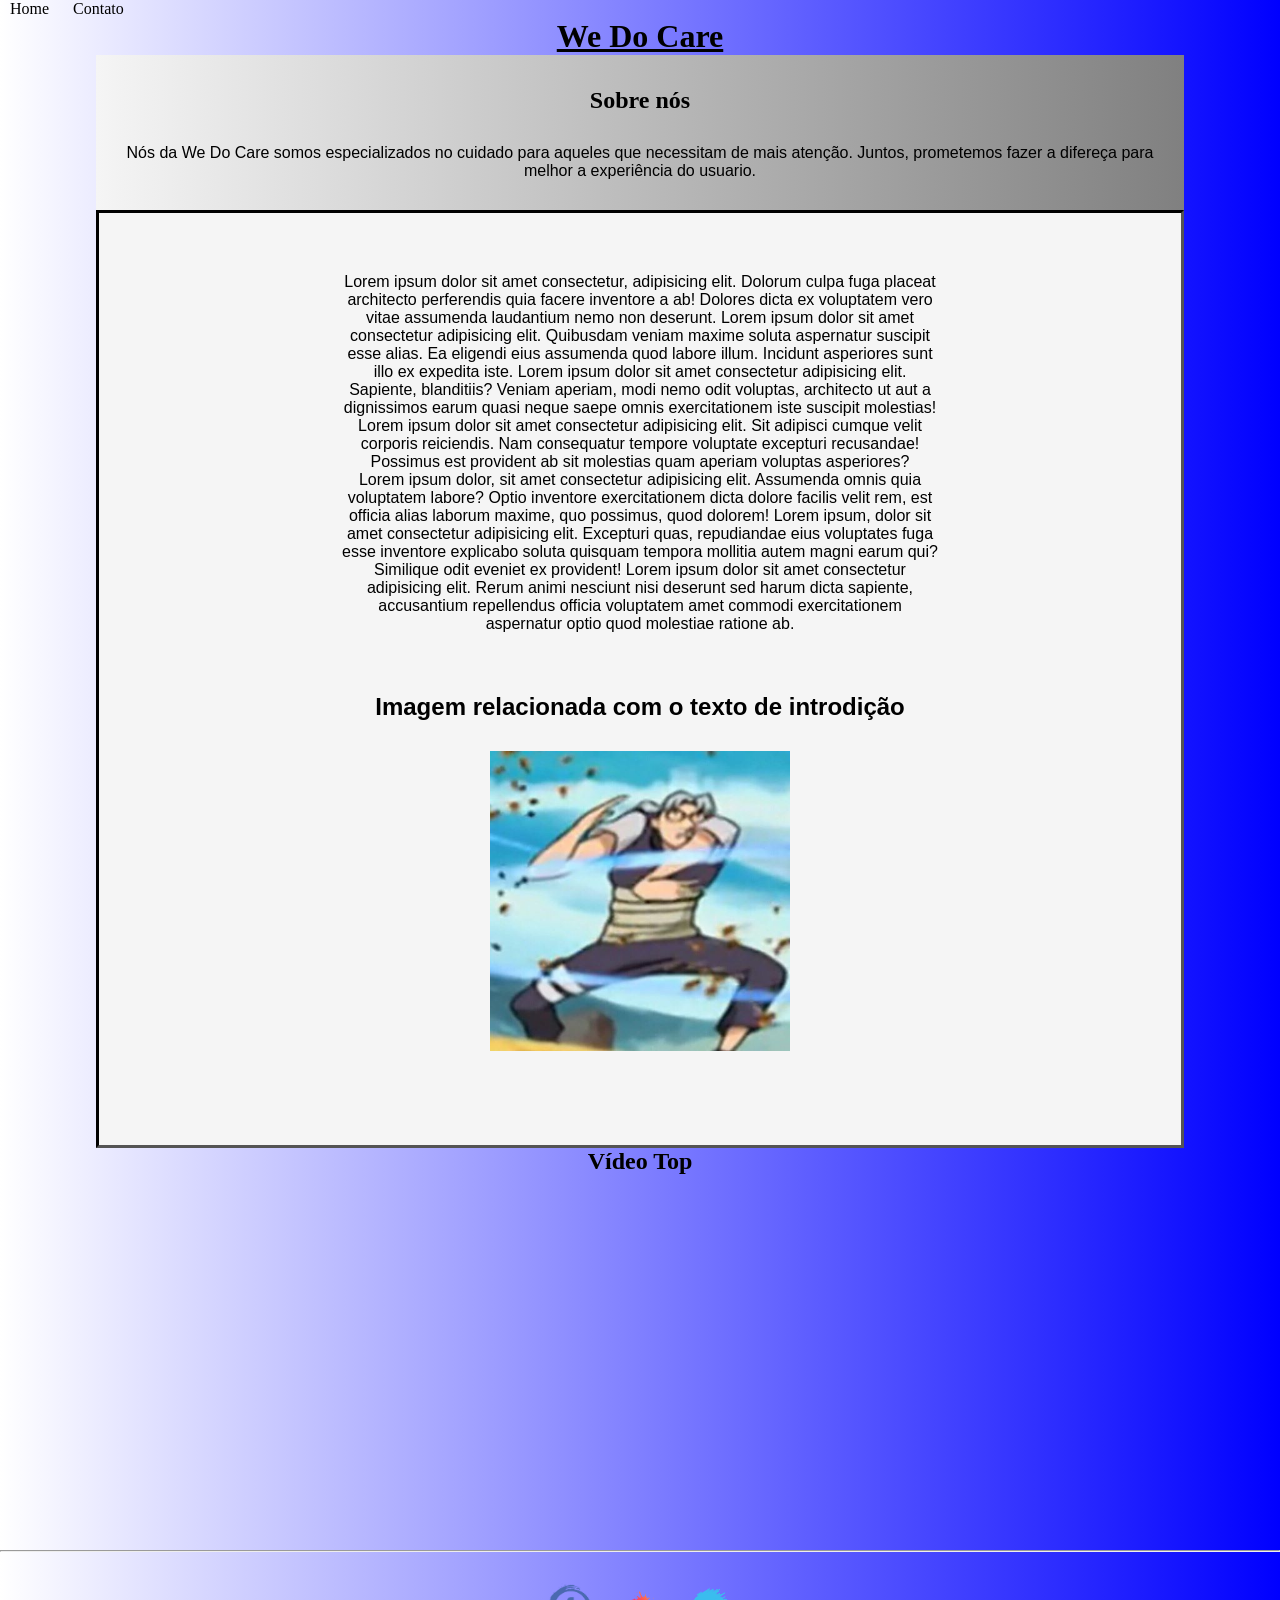
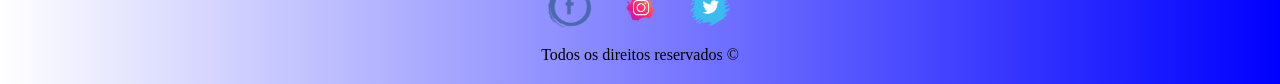
==== index.html @ 91953f81 "primeiroCommit" ====
<!DOCTYPE html>
<html lang="en">

<head>
    <meta charset="UTF-8">
    <meta http-equiv="X-UA-Compatible" content="IE=edge">
    <meta name="viewport" content="width=device-width, initial-scale=1.0">
    <title>Home</title>
    <link rel="stylesheet" href="assets/css/style.css">
</head>

<body class="principal">

    <!-- Para utilizarmos lista, nós usaremos tanto ol ou ul -->

    <div class="menu">
        <ul>
            <li>
                <a href="index.html">Home</a>
            </li>
            <li>
                <a href="contato.html">Contato</a>
            </li>
        </ul>
    </div>

    <!-- Títulos e Subtitulos utilizaremos os h's (h1, h2, h3... h6) -->


    <h1 class="text-center" id="titulo" class="pg-principal">We Do Care</h1>
    <div class="lucario container__caixa" id="subtitulo">
        <h2>Sobre nós</h2>
        <p class="text-arial p-30">Nós da We Do Care somos especializados no cuidado para aqueles que necessitam de mais atenção. Juntos, prometemos fazer a difereça para melhor a experiência do usuario.</p>
    </div>

    <!-- Parágrafos -->

    <div class="container__texto text-center text-arial container p-30">

        <div class="p-30 p-mw">
            <p>
                Lorem ipsum dolor sit amet consectetur, adipisicing elit. Dolorum culpa fuga placeat architecto
                perferendis quia facere inventore a ab! Dolores dicta ex voluptatem vero vitae assumenda laudantium nemo
                non deserunt.

                Lorem ipsum dolor sit amet consectetur adipisicing elit. Quibusdam veniam maxime soluta aspernatur
                suscipit esse alias. Ea eligendi eius assumenda quod labore illum. Incidunt asperiores sunt illo ex
                expedita iste.

                Lorem ipsum dolor sit amet consectetur adipisicing elit. Sapiente, blanditiis? Veniam aperiam, modi nemo
                odit voluptas, architecto ut aut a dignissimos earum quasi neque saepe omnis exercitationem iste
                suscipit molestias!

                Lorem ipsum dolor sit amet consectetur adipisicing elit. Sit adipisci cumque velit corporis reiciendis.
                Nam consequatur tempore voluptate excepturi recusandae! Possimus est provident ab sit molestias quam
                aperiam voluptas asperiores?
            </p>

            <p>
                Lorem ipsum dolor, sit amet consectetur adipisicing elit. Assumenda omnis quia voluptatem labore? Optio
                inventore exercitationem dicta dolore facilis velit rem, est officia alias laborum maxime, quo possimus,
                quod dolorem!
                Lorem ipsum, dolor sit amet consectetur adipisicing elit. Excepturi quas, repudiandae eius voluptates
                fuga esse inventore explicabo soluta quisquam tempora mollitia autem magni earum qui? Similique odit
                eveniet ex provident!
                Lorem ipsum dolor sit amet consectetur adipisicing elit. Rerum animi nesciunt nisi deserunt sed harum
                dicta sapiente, accusantium repellendus officia voluptatem amet commodi exercitationem aspernatur optio
                quod molestiae ratione ab.
            </p>
        </div>

        <div class="p-30">
            <h2>Imagem relacionada com o texto de introdição</h2>
            <img class="img-tm p-30" id="img-top" src="assets/img/KabutoTorto.jpg" alt="Imagem Padrão">
        </div>

    </div>

    <h2 class="text-center">Vídeo Top</h2>

    <div class="container p-30">
        <iframe width="560" height="315" src="https://www.youtube.com/embed/lms0eWYdzMM" title="YouTube video player"
        frameborder="0" allow="accelerometer; autoplay; clipboard-write; encrypted-media; gyroscope; picture-in-picture"
        allowfullscreen></iframe>
    </div>

    <hr>

    <footer class="text-center p-20">

        <div class="container">
            <a href="https://facebook.com/" target="_blank">
                <img  class="tm-icon p-10" src="assets/img/facebook.png" alt="facebook">
            </a>
            <a href="http://www.instagram.com/" target="_blank">
                <img class="tm-icon p-10" src="assets/img/instagram.png" alt="instagram">
            </a>   
            <a href="https://www.linkedin.com/" target="_blank">
                <img class="tm-icon p-10" src="assets/img/twitter.png" alt="linkedin">
            </a>               
        </div>

        Todos os direitos reservados &copy

    </footer>

</body>

</html>
---- assets/css/style.css ----
* {
    margin: 0;
    padding: 0;
}


.text-center {
    text-align: center;
}

.text-arial {
    font-family: Arial;
}

.img-tm {
    width: auto;
    height: 300px;
}

#titulo {
    text-decoration: underline;
}

.menu li {
    display: inline;
    padding: 10px;
}

.menu a {
    text-decoration: none;
    color: black;
}

.menu a:hover {
    color: gray;
}

.container {
    display: flex;
    align-items: center;
    justify-content: center;
    flex-flow: row wrap;
}



.p-30 {
    padding: 30px;
}

.p-20 {
    padding: 20px;
}

.p-10 {
    padding: 10px;
}

.p-mw {
    max-width: 600px;
}

.tm-icon {
    height: 50px;
    width: auto;
}

.form-flex {
    display: flex;
    flex-flow: column wrap;
    justify-content: center;
}

.mb-10 {
    margin-bottom: 10px;
}

.tm-btn {
    width: fit-content;
    height: fit-content;
}

.lucario{
    padding-top: 2rem;
    text-align: center;

}

.container__caixa {
    margin: 0 6em;
    background-image: linear-gradient(to right,whitesmoke,grey);
   
}

.container__texto{
    border-style: inset;
    border-color: black;
    margin: 0 6em;
    background-color: whitesmoke;
}

.principal {
   background-image: linear-gradient(to right, white, blue);
}
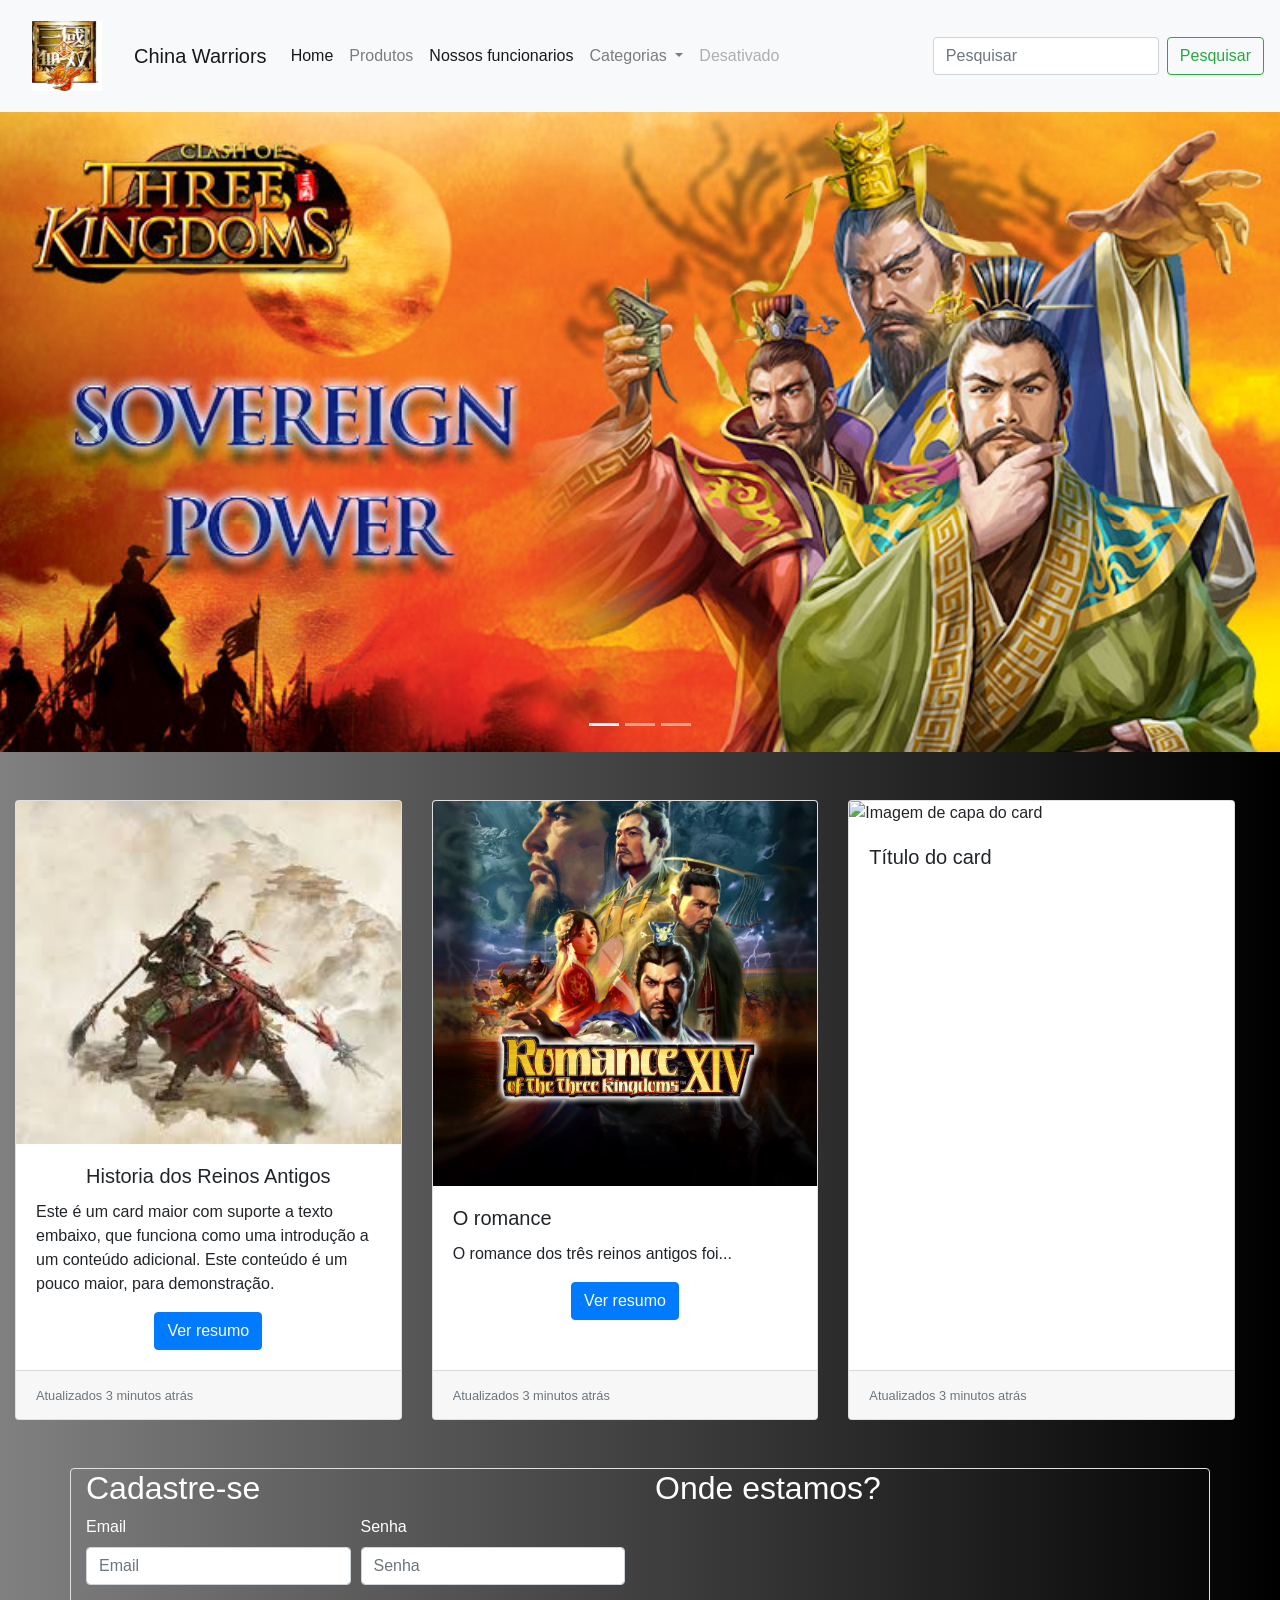
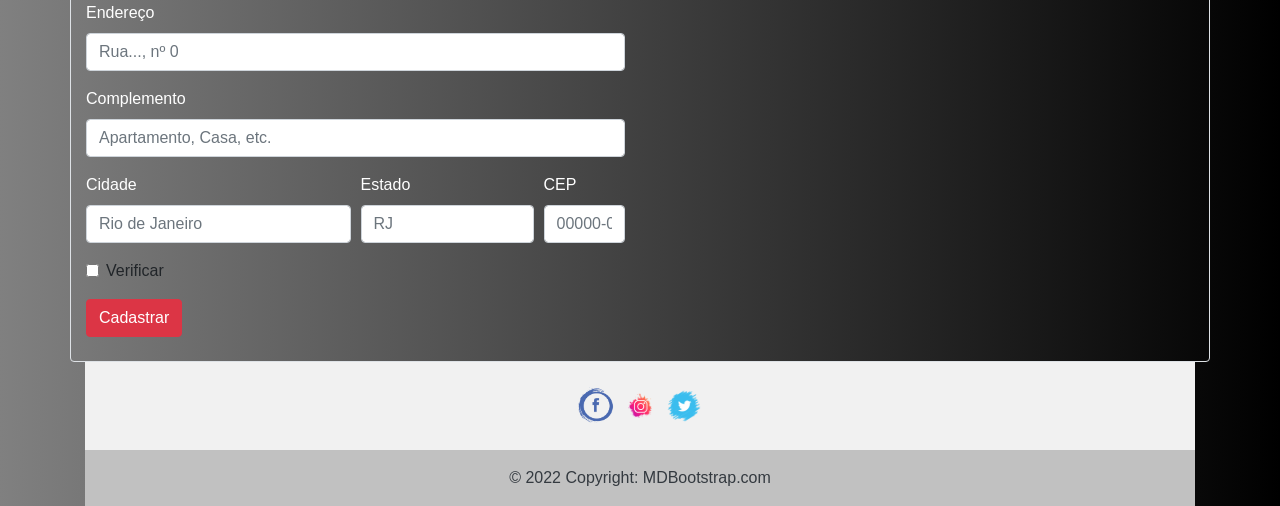
==== commit fb091478: "SegundoComit" ====
--- a/index.html
+++ b/index.html
@@ -1,111 +1,280 @@
 <!DOCTYPE html>
-<html lang="en">
+<html lang="pt-br">
 
 <head>
-    <meta charset="UTF-8">
-    <meta http-equiv="X-UA-Compatible" content="IE=edge">
-    <meta name="viewport" content="width=device-width, initial-scale=1.0">
-    <title>Home</title>
-    <link rel="stylesheet" href="assets/css/style.css">
+    <!-- Meta tags Obrigatórias -->
+    <meta charset="utf-8">
+    <meta name="viewport" content="width=device-width, initial-scale=1, shrink-to-fit=no">
+
+    <!-- Bootstrap CSS -->
+    <link rel="stylesheet" href="https://stackpath.bootstrapcdn.com/bootstrap/4.1.3/css/bootstrap.min.css"
+        integrity="sha384-MCw98/SFnGE8fJT3GXwEOngsV7Zt27NXFoaoApmYm81iuXoPkFOJwJ8ERdknLPMO" crossorigin="anonymous">
+
+    <title>Olá, mundo!</title>
 </head>
 
-<body class="principal">
-
-    <!-- Para utilizarmos lista, nós usaremos tanto ol ou ul -->
-
-    <div class="menu">
-        <ul>
-            <li>
-                <a href="index.html">Home</a>
-            </li>
-            <li>
-                <a href="contato.html">Contato</a>
-            </li>
+<body style="background-image: linear-gradient(to right, grey, black)">
+    <!-- JavaScript (Opcional) -->
+    <!-- jQuery primeiro, depois Popper.js, depois Bootstrap JS -->
+    <script src="https://code.jquery.com/jquery-3.3.1.slim.min.js"
+        integrity="sha384-q8i/X+965DzO0rT7abK41JStQIAqVgRVzpbzo5smXKp4YfRvH+8abtTE1Pi6jizo"
+        crossorigin="anonymous"></script>
+    <script src="https://cdnjs.cloudflare.com/ajax/libs/popper.js/1.14.3/umd/popper.min.js"
+        integrity="sha384-ZMP7rVo3mIykV+2+9J3UJ46jBk0WLaUAdn689aCwoqbBJiSnjAK/l8WvCWPIPm49"
+        crossorigin="anonymous"></script>
+    <script src="https://stackpath.bootstrapcdn.com/bootstrap/4.1.3/js/bootstrap.min.js"
+        integrity="sha384-ChfqqxuZUCnJSK3+MXmPNIyE6ZbWh2IMqE241rYiqJxyMiZ6OW/JmZQ5stwEULTy"
+        crossorigin="anonymous"></script>
+
+    <nav class="navbar navbar-expand-lg navbar-light bg-light">
+        <nav class="navbar navbar-light bg-light">
+            <a class="navbar-brand" href="#">
+                <img src="assets/img/iqhN.png" width="70" height="70" alt="Simbolo Dynasty Warriors">
+            </a>
+        </nav>
+        <a class="navbar-brand" href="#">China Warriors</a>
+        <button class="navbar-toggler" type="button" data-toggle="collapse" data-target="#conteudoNavbarSuportado"
+            aria-controls="conteudoNavbarSuportado" aria-expanded="false" aria-label="Alterna navegação">
+            <span class="navbar-toggler-icon"></span>
+        </button>
+
+        <div class="collapse navbar-collapse" id="conteudoNavbarSuportado">
+            <ul class="navbar-nav mr-auto">
+                <li class="nav-item active">
+                    <a class="nav-link" href="#">Home <span class="sr-only">(página atual)</span></a>
+                </li>
+                <li class="nav-item">
+                    <a class="nav-link" href="#">Produtos</a>
+                </li>
+                <li class="nav-item active">
+                    <a class="nav-link" href="#">Nossos funcionarios <span class="sr-only">(página atual)</span></a>
+                <li class="nav-item dropdown">
+                    <a class="nav-link dropdown-toggle" href="#" id="navbarDropdown" role="button"
+                        data-toggle="dropdown" aria-haspopup="true" aria-expanded="false">
+                        Categorias
+                    </a>
+                    <div class="dropdown-menu" aria-labelledby="navbarDropdown">
+                        <a class="dropdown-item" href="#"></a>
+                        <a class="dropdown-item" href="#">Outra ação</a>
+                        <a class="dropdown-item" href="#">Outra ação</a>
+                        <div class="dropdown-divider"></div>
+                        <a class="dropdown-item" href="#">Algo mais aqui</a>
+                    </div>
+                </li>
+                <li class="nav-item">
+                    <a class="nav-link disabled" href="#">Desativado</a>
+                </li>
+            </ul>
+            <form class="form-inline my-2 my-lg-0">
+                <input class="form-control mr-sm-2" type="search" placeholder="Pesquisar" aria-label="Pesquisar">
+                <button class="btn btn-outline-success my-2 my-sm-0" type="submit">Pesquisar</button>
+            </form>
+        </div>
+    </nav>
+    <div id="carouselExampleIndicators" class="carousel slide " data-ride="carousel">
+        <ol class="carousel-indicators">
+            <li data-target="#carouselExampleIndicators" data-slide-to="0" class="active"></li>
+            <li data-target="#carouselExampleIndicators" data-slide-to="1"></li>
+            <li data-target="#carouselExampleIndicators" data-slide-to="2"></li>
+        </ol>
+        <div class="carousel-inner">
+            <div class="carousel-item active">
+                <img class="d-block w-100" src="assets/img/liubeiecya.jfif" alt="Primeiro Slide">
+            </div>
+            <div class="carousel-item">
+                <img class="d-block w-100" src="assets/img/threekingdoms.webp" alt="Segundo Slide">
+            </div>
+            <div class="carousel-item">
+                <img class="d-block w-100" src="assets/img/threekingdoms2.jpg" alt="Terceiro Slide">
+            </div>
+        </div>
+        <a class="carousel-control-prev" href="#carouselExampleIndicators" role="button" data-slide="prev">
+            <span class="carousel-control-prev-icon" aria-hidden="true"></span>
+            <span class="sr-only">Anterior</span>
+        </a>
+        <a class="carousel-control-next" href="#carouselExampleIndicators" role="button" data-slide="next">
+            <span class="carousel-control-next-icon" aria-hidden="true"></span>
+            <span class="sr-only">Próximo</span>
+        </a>
+    </div>
+
+    <div class="card-deck col-12 mt-5">
+        <div class="card">
+            <img class="card-img-top" src="assets/img/guanYuNoX1.jfif" alt="Imagem de capa do card">
+            <div class="card-body">
+                <h5 class="card-title" style="text-align: center">Historia dos Reinos Antigos</h5>
+                <p class="card-text">Este é um card maior com suporte a texto embaixo, que funciona como uma introdução
+                    a um conteúdo adicional. Este conteúdo é um pouco maior, para demonstração.</p>
+                <div style="width: 100%" class="d-flex justify-content-center">
+                    <!-- Botão para acionar modal -->
+                    <button type="button" class="btn btn-primary" data-toggle="modal" data-target="#modalExemplo">
+                        Ver resumo
+                    </button>
+                </div>
+                <!-- Modal -->
+                <div class="modal fade" id="modalExemplo" tabindex="-1" role="dialog"
+                    aria-labelledby="exampleModalLabel" aria-hidden="true">
+                    <div class="modal-dialog" role="document">
+                        <div class="modal-content">
+                            <div class="modal-header">
+                                <h5 class="modal-title" id="exampleModalLabel">Three Kingdoms</h5>
+                                <button type="button" class="close" data-dismiss="modal" aria-label="Fechar">
+                                    <span aria-hidden="true">&times;</span>
+                                </button>
+                            </div>
+                            <div class="modal-body">
+                                <img  class ="w-100" src="assets/img/imagemDaCardGuerra.webp"
+                                    alt="Tres Reinos">
+                                <p>O período dos Três Reinos (pinyin: Sānguó) é um período na história da China, parte de uma era da desunião chamada Seis Dinastias. Em um sentido acadêmico profundo, se aceita o período entre a fundação de Wei em 220 à conquista de Wu pela Dinastia de Jin em 280. Entretanto, muitos historiadores chineses estendem o ponto de partida deste período para antes da revolta dos Turbantes Amarelos, em 184. O período posterior, parte “não oficial” do período, 190 a 220, foi marcado por lutas caóticas entre generais em várias partes da China. A parte média do período, de 220 e de 263, foi marcada por um arranjo mais militar e estável entre três estados rivais, sendo eles os reinos de Wei, Shu e Wu.</p>
+                            </div>
+                            <div class="modal-footer">
+                                <button type="button" class="btn btn-secondary" data-dismiss="modal">Fechar</button>
+                            </div>
+                        </div>
+                    </div>
+                </div>
+            </div>
+            <div class="card-footer">
+                <small class="text-muted">Atualizados 3 minutos atrás</small>
+            </div>
+        </div>
+
+        <div class="card">
+            <img class="card-img-top" src="assets/img/romance.jfif"
+                alt="Imagem de capa do card">
+            <div class="card-body">
+                <h5 class="card-title">O romance</h5>
+                <p class="card-text">O romance dos três reinos antigos foi...</p>
+                <div style="width: 100%" class="d-flex justify-content-center">
+                    <!-- Botão para acionar modal -->
+                    <button type="button" class="btn btn-primary" data-toggle="modal" data-target="#modalExemplo">
+                        Ver resumo
+                    </button>
+                </div>
+
+            </div>
+            <div class="card-footer">
+                <small class="text-muted">Atualizados 3 minutos atrás</small>
+            </div>
+        </div>
+        <div class="card">
+            <img class="card-img-top" src="https://cdn.pixabay.com/photo/2017/08/10/22/09/wood-2628286__340.jpg"
+                alt="Imagem de capa do card">
+            <div class="card-body">
+                <h5 class="card-title">Título do card</h5>
+                <p class="card-text"></p>
+            </div>
+            <div class="card-footer">
+                <small class="text-muted">Atualizados 3 minutos atrás</small>
+            </div>
+        </div>
+    </div>
+    <div class="container mt-5">
+        <div class="row border rounded">
+          <div class="col">
+            <h2 style="color: white;">Cadastre-se</h2>
+            <form>
+              <div class="form-row">
+                <div class="form-group col-md-6">
+                  <label style="color: white;" for="inputEmail4">Email</label>
+                  <input type="email" class="form-control" id="inputEmail" placeholder="Email" onkeyup="validaEmail()">
+                  <div class="mb-10" id="erroEmail" style="color: red"></div>
+                </div>
+                <div class="form-group col-md-6">
+                  <label style="color: white;" for="inputPassword4">Senha</label>
+                  <input type="password" class="form-control" id="inputPassword" placeholder="Senha" onkeyup="validaSenha()">
+                  <div class="mb-10" id="erroSenha" style="color: red"></div>
+                </div>
+              </div>
+              <div class="form-group">
+                <label style="color: white;" for="inputAddress">Endereço</label>
+                <input type="text" class="form-control" id="inputEndereco" placeholder="Rua..., nº 0" onkeyup="validaEndereco()">
+                <div class="mb-10" id="erroEndereco" style="color: red"></div>
+              </div>
+              <div class="form-group">
+                <label style="color: white;" for="inputAddress2">Complemento</label>
+                <input type="text" class="form-control" id="inputComplemento" placeholder="Apartamento, Casa, etc." onkeyup="validaComplemento()">
+                <div class="mb-10" id="erroComplemento" style="color: red"></div>
+              </div>
+              <div class="form-row">
+                <div class="form-group col-md-6">
+                  <label style="color: white;" for="inputCity">Cidade</label>
+                  <input type="text" class="form-control" id="inputCidade" placeholder="Rio de Janeiro" onkeyup="validaCidade()">
+                  <div class="mb-10" id="erroCidade" style="color: red"></div>
+                </div>
+                <div class="form-group col-md-4">
+                  <label style="color: white;" for="inputEstado">Estado</label>
+                  <input type="text" class="form-control" id="inputEstado" placeholder="RJ" onkeyup="validaEstado()">
+                  <div class="mb-10" id="erroEstado" style="color: red"></div>
+                </div>
+                <div class="form-group col-md-2">
+                  <label style="color: white;" for="inputCEP">CEP</label>
+                  <input type="text" class="form-control" id="inputCep" placeholder="00000-000" onkeyup="validaCep()">
+                  <div class="mb-10" id="erroCep" style="color: red"></div>
+                </div>
+              </div>
+              <div class="form-group">
+                <div class="form-check">
+                  <input class="form-check-input" type="checkbox" id="gridCheck">
+                  <label class="form-check-label" for="gridCheck">
+                    Verificar
+                  </label>
+                </div>
+              </div>
+              <button type="submit" class="btn btn-danger" onclick="valida()">Cadastrar</button><br><br>
+            </form>
+          </div>
+          <div class="col">
+            <h2 style="color: white;">
+              Onde estamos?
+            </h2>
+            <iframe
+              src="https://www.google.com/maps/embed?pb=!1m18!1m12!1m3!1d3674.369741942873!2d-43.18680178503384!3d-22.936606334996682!2m3!1f0!2f0!3f0!3m2!1i1024!2i768!4f13.1!3m3!1m2!1s0x997f91e2ab7719%3A0xa8587b0b00bad709!2sEst%C3%A1dio%20Presidente%20Manoel%20Schwartz!5e0!3m2!1spt-BR!2sbr!4v1669039546981!5m2!1spt-BR!2sbr"
+              width="500" height="350" style="border:0;" allowfullscreen="" loading="lazy"
+              referrerpolicy="no-referrer-when-downgrade"></iframe><br>
+          </div>
+        </div>
+
+    <footer class="text-center text-white" style="background-color: #f1f1f1;">
+        <script src="js/script.js"></script>
+        <!-- Grid container -->
+        <div class="container pt-4">
+            <!-- Section: Social media -->
+            <section class="mb-4">
+                <a target="_blank" href="http://facebook.com">
+                    <img src="assets/img/facebook.png" alt="icone facebbok" height="40px" width="40px">
+                </a>
+                <a target="_blank" href="http://twitter.com">
+                    <img src="assets/img/instagram.png" alt="icone twitter" height="40px" width="40px">
+                </a>
+                <a target="_blank" href="http://twitter.com">
+                    <img src="assets/img/twitter.png" alt="icone youtube" height="40px" width="40px">
+                </a>
+            </section>
+        </div>
+        <!-- Grid container -->
+
+        <!-- Copyright -->
+        <div class="text-center text-dark p-3" style="background-color: rgba(0, 0, 0, 0.2);">
+            © 2022 Copyright:
+            <a class="text-dark" href="https://mdbootstrap.com/">MDBootstrap.com</a>
+        </div>
+        <!-- Copyright -->
+    </footer>
+    <!-- <div style="margin-top: 10rem">
+        <ul class="nav flex-column">
+            <li class="nav-item">
+                <a class="nav-link active" href="#">Comidas Típicas</a>
+              </li>
+              <li class="nav-item">
+                <a class="nav-link" href="#">Coisas afins</a>
+              </li>
+              <li class="nav-item">
+                <a class="nav-link" href="#">Mas alguma coisa</a>
+              </li>
+            </ul>
         </ul>
-    </div>
-
-    <!-- Títulos e Subtitulos utilizaremos os h's (h1, h2, h3... h6) -->
-
-
-    <h1 class="text-center" id="titulo" class="pg-principal">We Do Care</h1>
-    <div class="lucario container__caixa" id="subtitulo">
-        <h2>Sobre nós</h2>
-        <p class="text-arial p-30">Nós da We Do Care somos especializados no cuidado para aqueles que necessitam de mais atenção. Juntos, prometemos fazer a difereça para melhor a experiência do usuario.</p>
-    </div>
-
-    <!-- Parágrafos -->
-
-    <div class="container__texto text-center text-arial container p-30">
-
-        <div class="p-30 p-mw">
-            <p>
-                Lorem ipsum dolor sit amet consectetur, adipisicing elit. Dolorum culpa fuga placeat architecto
-                perferendis quia facere inventore a ab! Dolores dicta ex voluptatem vero vitae assumenda laudantium nemo
-                non deserunt.
-
-                Lorem ipsum dolor sit amet consectetur adipisicing elit. Quibusdam veniam maxime soluta aspernatur
-                suscipit esse alias. Ea eligendi eius assumenda quod labore illum. Incidunt asperiores sunt illo ex
-                expedita iste.
-
-                Lorem ipsum dolor sit amet consectetur adipisicing elit. Sapiente, blanditiis? Veniam aperiam, modi nemo
-                odit voluptas, architecto ut aut a dignissimos earum quasi neque saepe omnis exercitationem iste
-                suscipit molestias!
-
-                Lorem ipsum dolor sit amet consectetur adipisicing elit. Sit adipisci cumque velit corporis reiciendis.
-                Nam consequatur tempore voluptate excepturi recusandae! Possimus est provident ab sit molestias quam
-                aperiam voluptas asperiores?
-            </p>
-
-            <p>
-                Lorem ipsum dolor, sit amet consectetur adipisicing elit. Assumenda omnis quia voluptatem labore? Optio
-                inventore exercitationem dicta dolore facilis velit rem, est officia alias laborum maxime, quo possimus,
-                quod dolorem!
-                Lorem ipsum, dolor sit amet consectetur adipisicing elit. Excepturi quas, repudiandae eius voluptates
-                fuga esse inventore explicabo soluta quisquam tempora mollitia autem magni earum qui? Similique odit
-                eveniet ex provident!
-                Lorem ipsum dolor sit amet consectetur adipisicing elit. Rerum animi nesciunt nisi deserunt sed harum
-                dicta sapiente, accusantium repellendus officia voluptatem amet commodi exercitationem aspernatur optio
-                quod molestiae ratione ab.
-            </p>
-        </div>
-
-        <div class="p-30">
-            <h2>Imagem relacionada com o texto de introdição</h2>
-            <img class="img-tm p-30" id="img-top" src="assets/img/KabutoTorto.jpg" alt="Imagem Padrão">
-        </div>
-
-    </div>
-
-    <h2 class="text-center">Vídeo Top</h2>
-
-    <div class="container p-30">
-        <iframe width="560" height="315" src="https://www.youtube.com/embed/lms0eWYdzMM" title="YouTube video player"
-        frameborder="0" allow="accelerometer; autoplay; clipboard-write; encrypted-media; gyroscope; picture-in-picture"
-        allowfullscreen></iframe>
-    </div>
-
-    <hr>
-
-    <footer class="text-center p-20">
-
-        <div class="container">
-            <a href="https://facebook.com/" target="_blank">
-                <img  class="tm-icon p-10" src="assets/img/facebook.png" alt="facebook">
-            </a>
-            <a href="http://www.instagram.com/" target="_blank">
-                <img class="tm-icon p-10" src="assets/img/instagram.png" alt="instagram">
-            </a>   
-            <a href="https://www.linkedin.com/" target="_blank">
-                <img class="tm-icon p-10" src="assets/img/twitter.png" alt="linkedin">
-            </a>               
-        </div>
-
-        Todos os direitos reservados &copy
-
-    </footer>
-
+      </div> -->
 </body>
 
-</html>
-
-
+</html>
